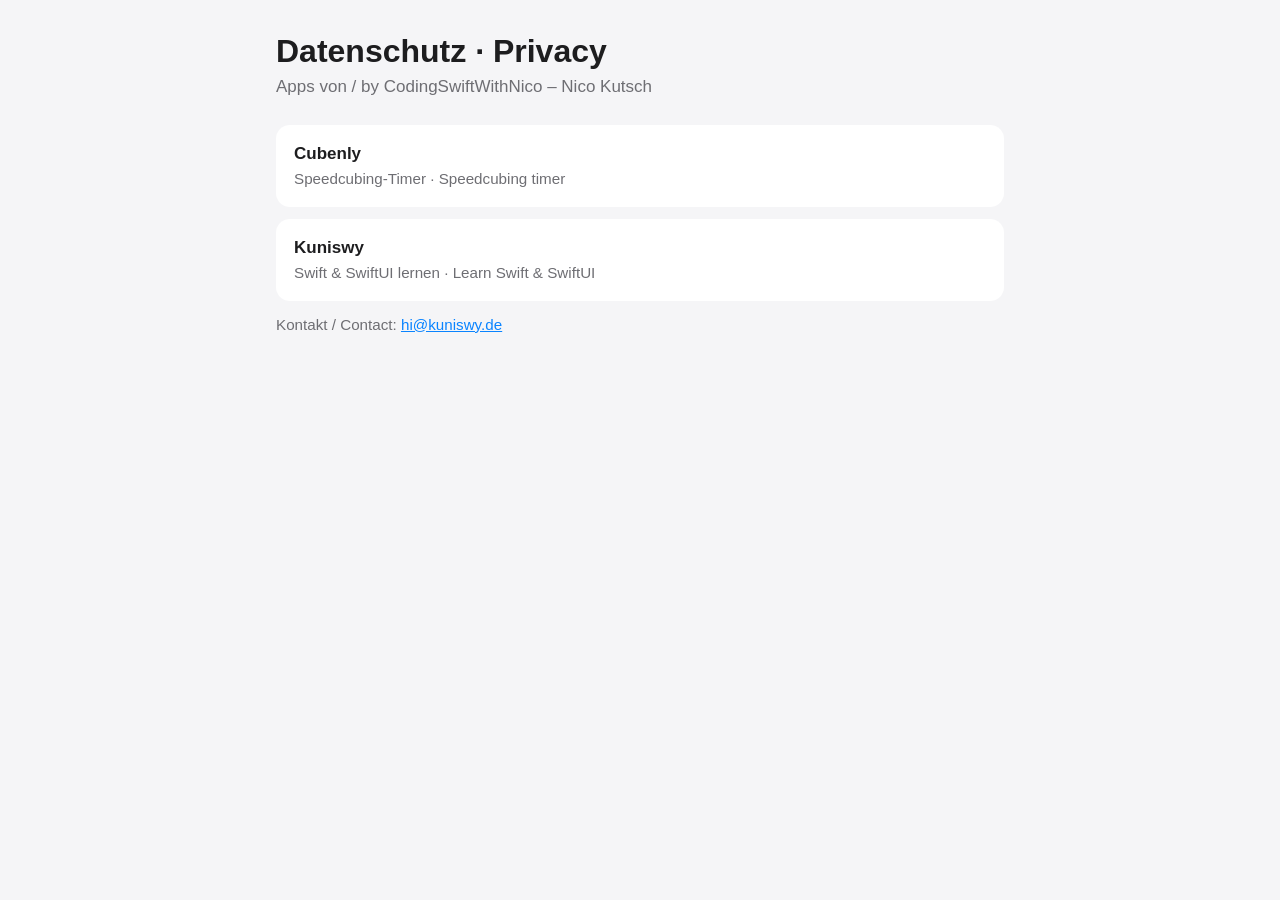
==== index.html @ c597e144 "Datenschutzerklärungen für Cubenly und Kuniswy Co-Authored-By: Claude Opus 5.5 <noreply@anthropic.co" ====
<!doctype html>
<html lang="de">
<head>
  <meta charset="utf-8">
  <meta name="viewport" content="width=device-width, initial-scale=1">
  <title>Datenschutz · Privacy</title>
  <link rel="stylesheet" href="style.css">
</head>
<body>
  <main>
    <header>
      <h1>Datenschutz · Privacy</h1>
      <p>Apps von / by CodingSwiftWithNico – Nico Kutsch</p>
    </header>
    <ul class="apps">
      <li><a href="cubenly/privacy/">Cubenly<span>Speedcubing-Timer · Speedcubing timer</span></a></li>
      <li><a href="kuniswy/privacy/">Kuniswy<span>Swift &amp; SwiftUI lernen · Learn Swift &amp; SwiftUI</span></a></li>
    </ul>
    <p class="muted">Kontakt / Contact: <a href="mailto:hi@kuniswy.de">hi@kuniswy.de</a></p>
  </main>
</body>
</html>
---- style.css ----
:root {
  --bg: #f5f5f7;
  --card: #ffffff;
  --text: #1d1d1f;
  --muted: #6e6e73;
  --accent: #0a84ff;
  --line: #d2d2d7;
}

@media (prefers-color-scheme: dark) {
  :root {
    --bg: #000000;
    --card: #1c1c1e;
    --text: #f5f5f7;
    --muted: #98989d;
    --accent: #409cff;
    --line: #38383a;
  }
}

* { box-sizing: border-box; }

body {
  margin: 0;
  background: var(--bg);
  color: var(--text);
  font: 17px/1.55 -apple-system, BlinkMacSystemFont, "SF Pro Text", "Helvetica Neue", Arial, sans-serif;
  -webkit-text-size-adjust: 100%;
}

main {
  max-width: 760px;
  margin: 0 auto;
  padding: 32px 16px 64px;
}

header { margin-bottom: 24px; }
header h1 { font-size: 2rem; line-height: 1.2; margin: 0 0 4px; }
header p { margin: 0; color: var(--muted); }

nav.lang {
  display: flex;
  gap: 8px;
  margin: 16px 0 24px;
}

nav.lang a {
  padding: 6px 14px;
  border-radius: 999px;
  background: var(--card);
  border: 1px solid var(--line);
  color: var(--text);
  text-decoration: none;
  font-size: 0.95rem;
}

article {
  background: var(--card);
  border-radius: 18px;
  padding: 24px 20px;
  margin-bottom: 24px;
}

article > h2:first-child { margin-top: 0; }
h2 { font-size: 1.5rem; margin: 0 0 12px; }
h3 { font-size: 1.1rem; margin: 28px 0 8px; }
p, ul { margin: 0 0 12px; }
ul { padding-left: 22px; }
li { margin-bottom: 4px; }
a { color: var(--accent); overflow-wrap: anywhere; }
address { font-style: normal; }
.muted { color: var(--muted); font-size: 0.95rem; }

ul.apps { list-style: none; padding: 0; }
ul.apps li { margin-bottom: 12px; }
ul.apps a {
  display: block;
  background: var(--card);
  border-radius: 14px;
  padding: 16px 18px;
  text-decoration: none;
  color: var(--text);
  font-weight: 600;
}
ul.apps span { display: block; font-weight: 400; color: var(--muted); font-size: 0.95rem; }
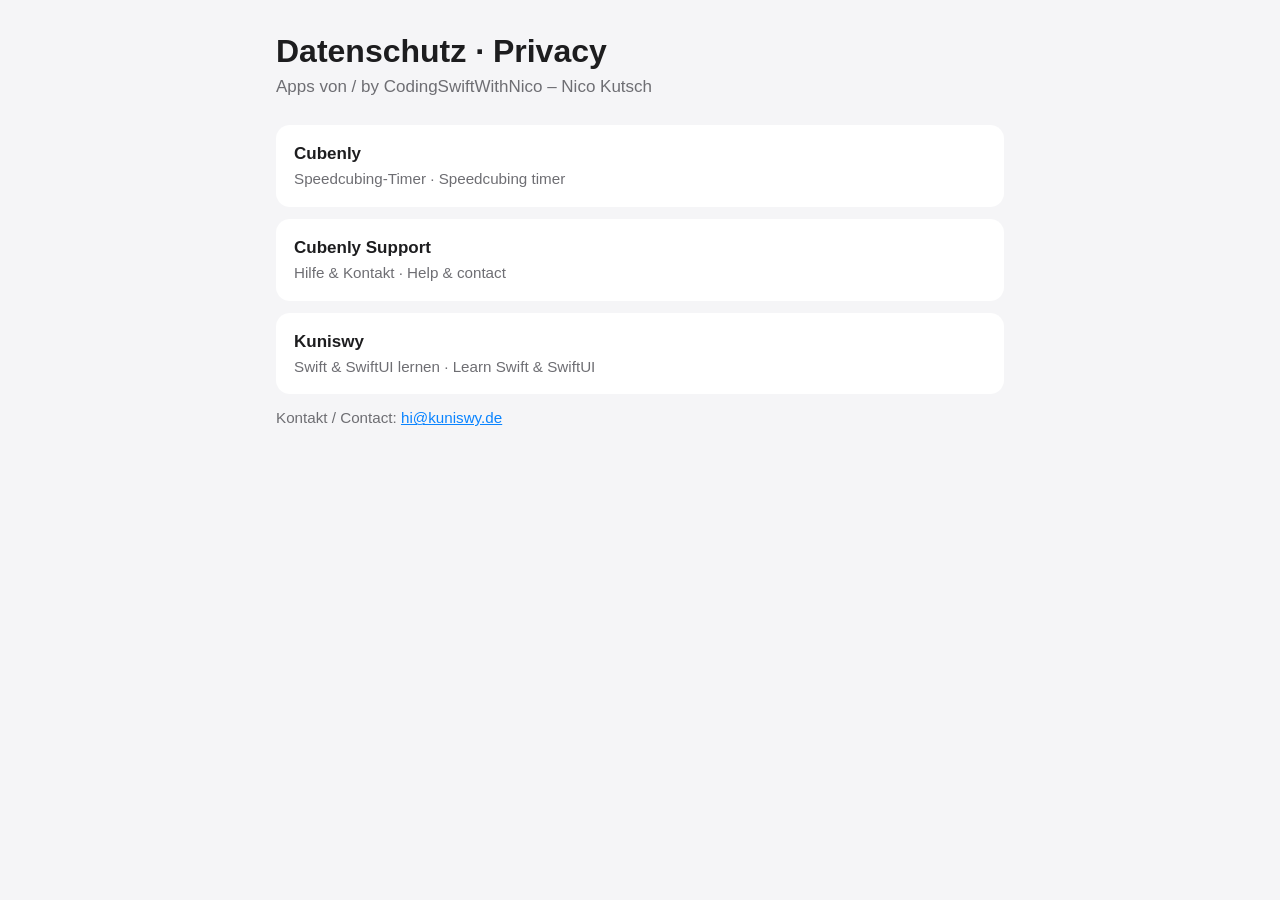
==== commit a450c6ec: "Support-Seite für Cubenly Co-Authored-By: Claude Opus 5.5 <noreply@anthropic.com>" ====
--- a/index.html
+++ b/index.html
@@ -14,6 +14,7 @@
     </header>
     <ul class="apps">
       <li><a href="cubenly/privacy/">Cubenly<span>Speedcubing-Timer · Speedcubing timer</span></a></li>
+      <li><a href="cubenly/support/">Cubenly Support<span>Hilfe &amp; Kontakt · Help &amp; contact</span></a></li>
       <li><a href="kuniswy/privacy/">Kuniswy<span>Swift &amp; SwiftUI lernen · Learn Swift &amp; SwiftUI</span></a></li>
     </ul>
     <p class="muted">Kontakt / Contact: <a href="mailto:hi@kuniswy.de">hi@kuniswy.de</a></p>
